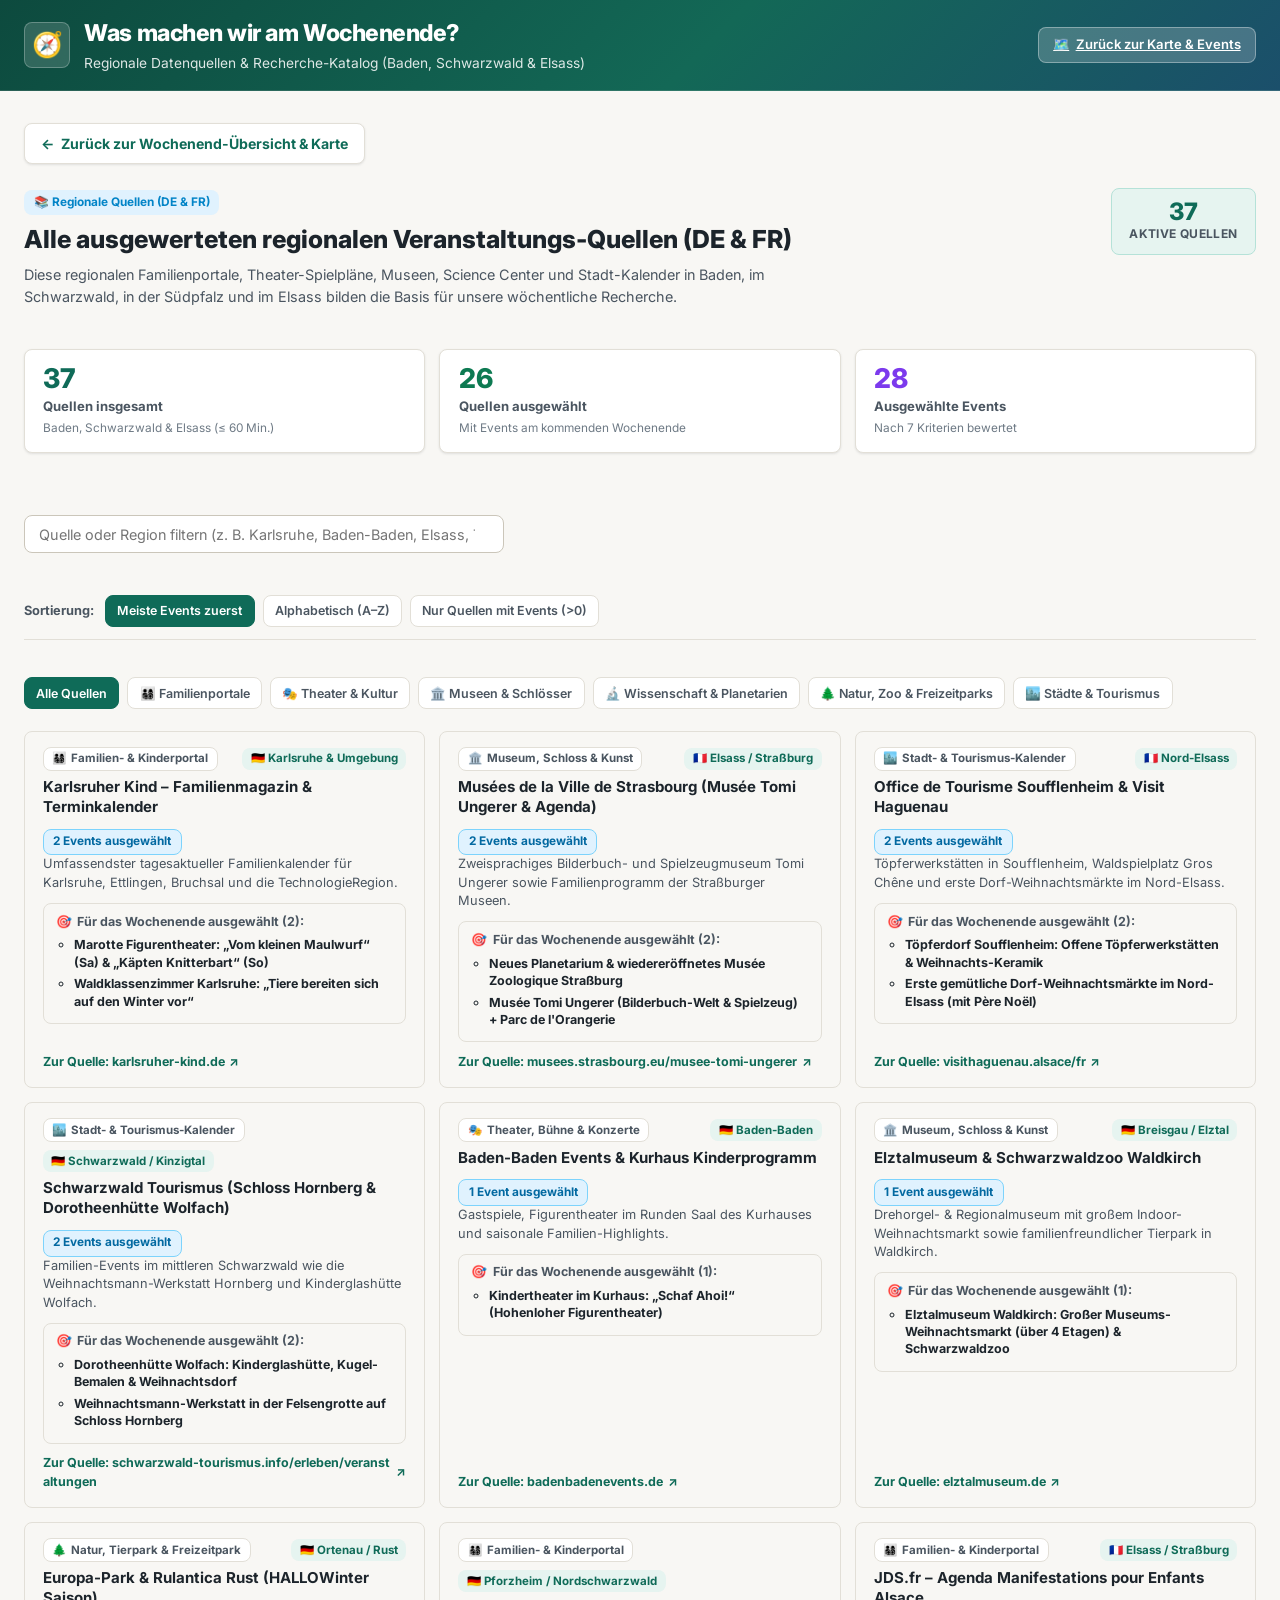
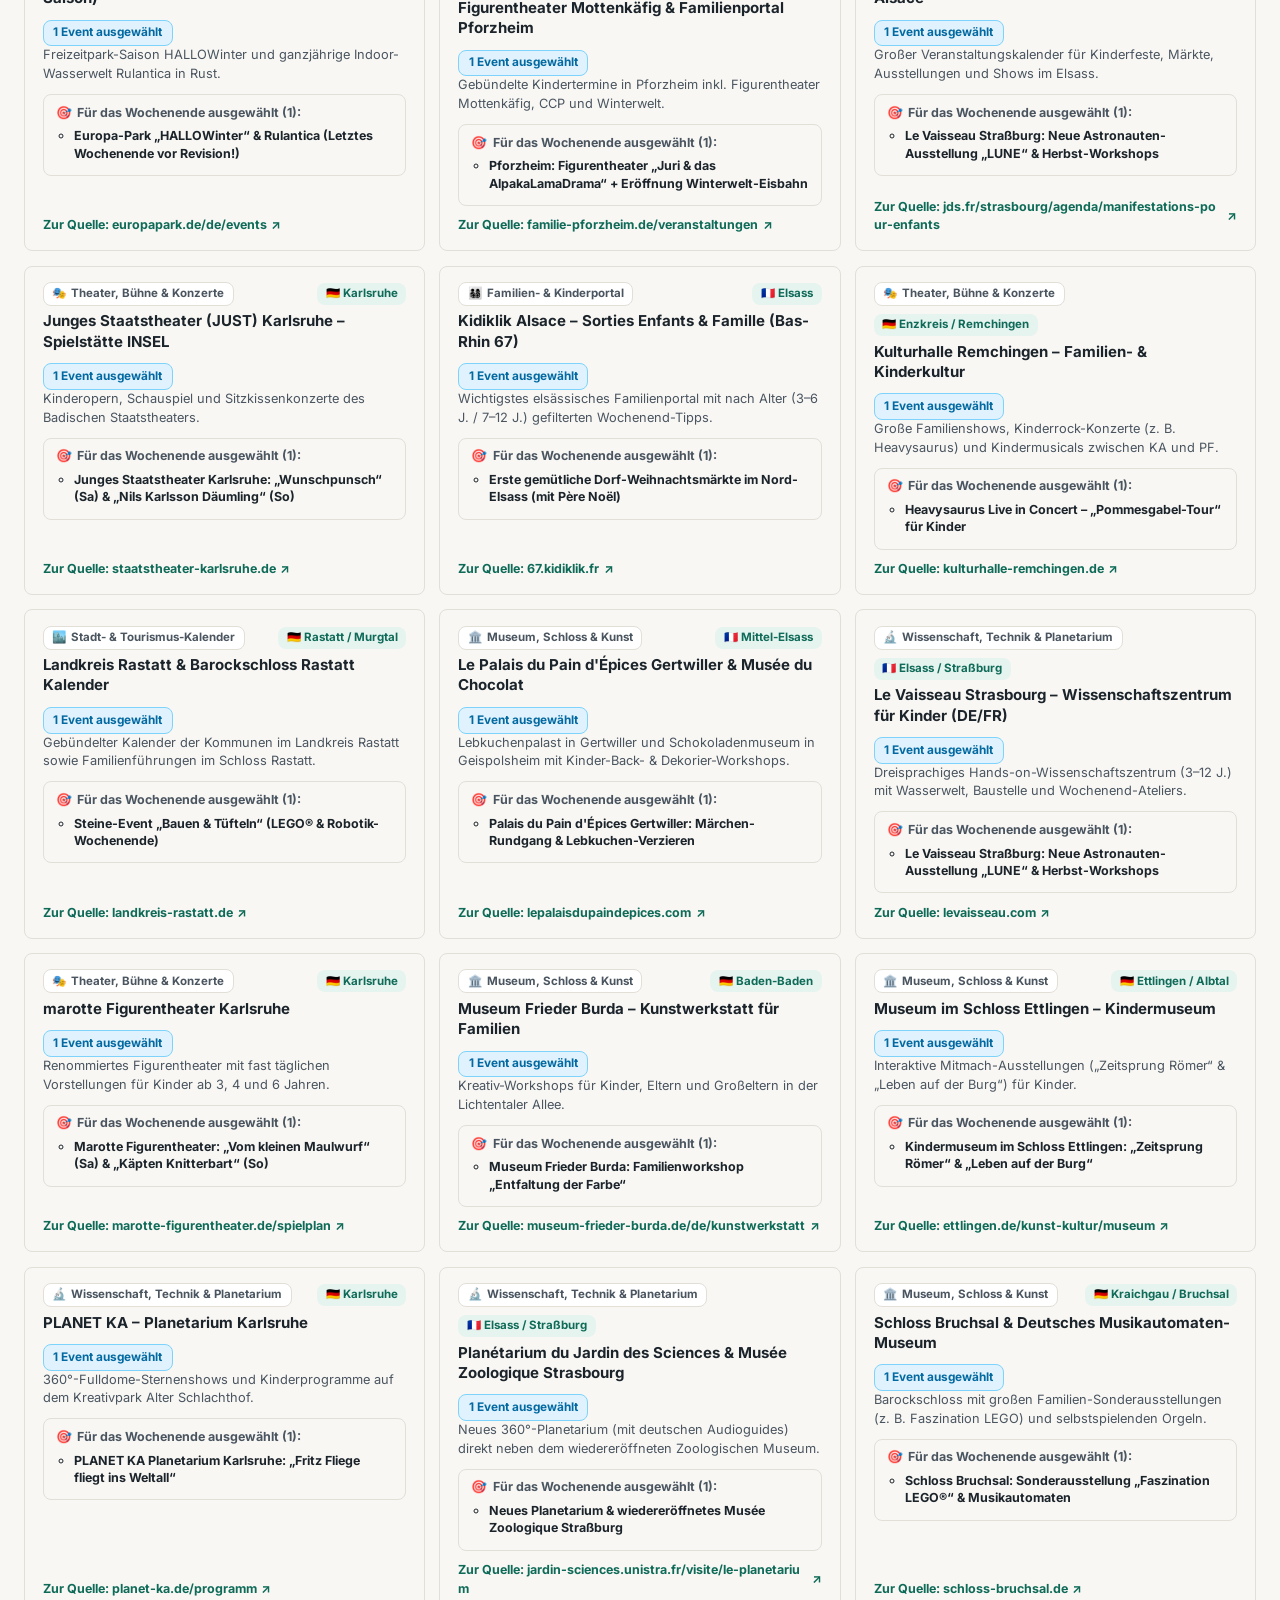
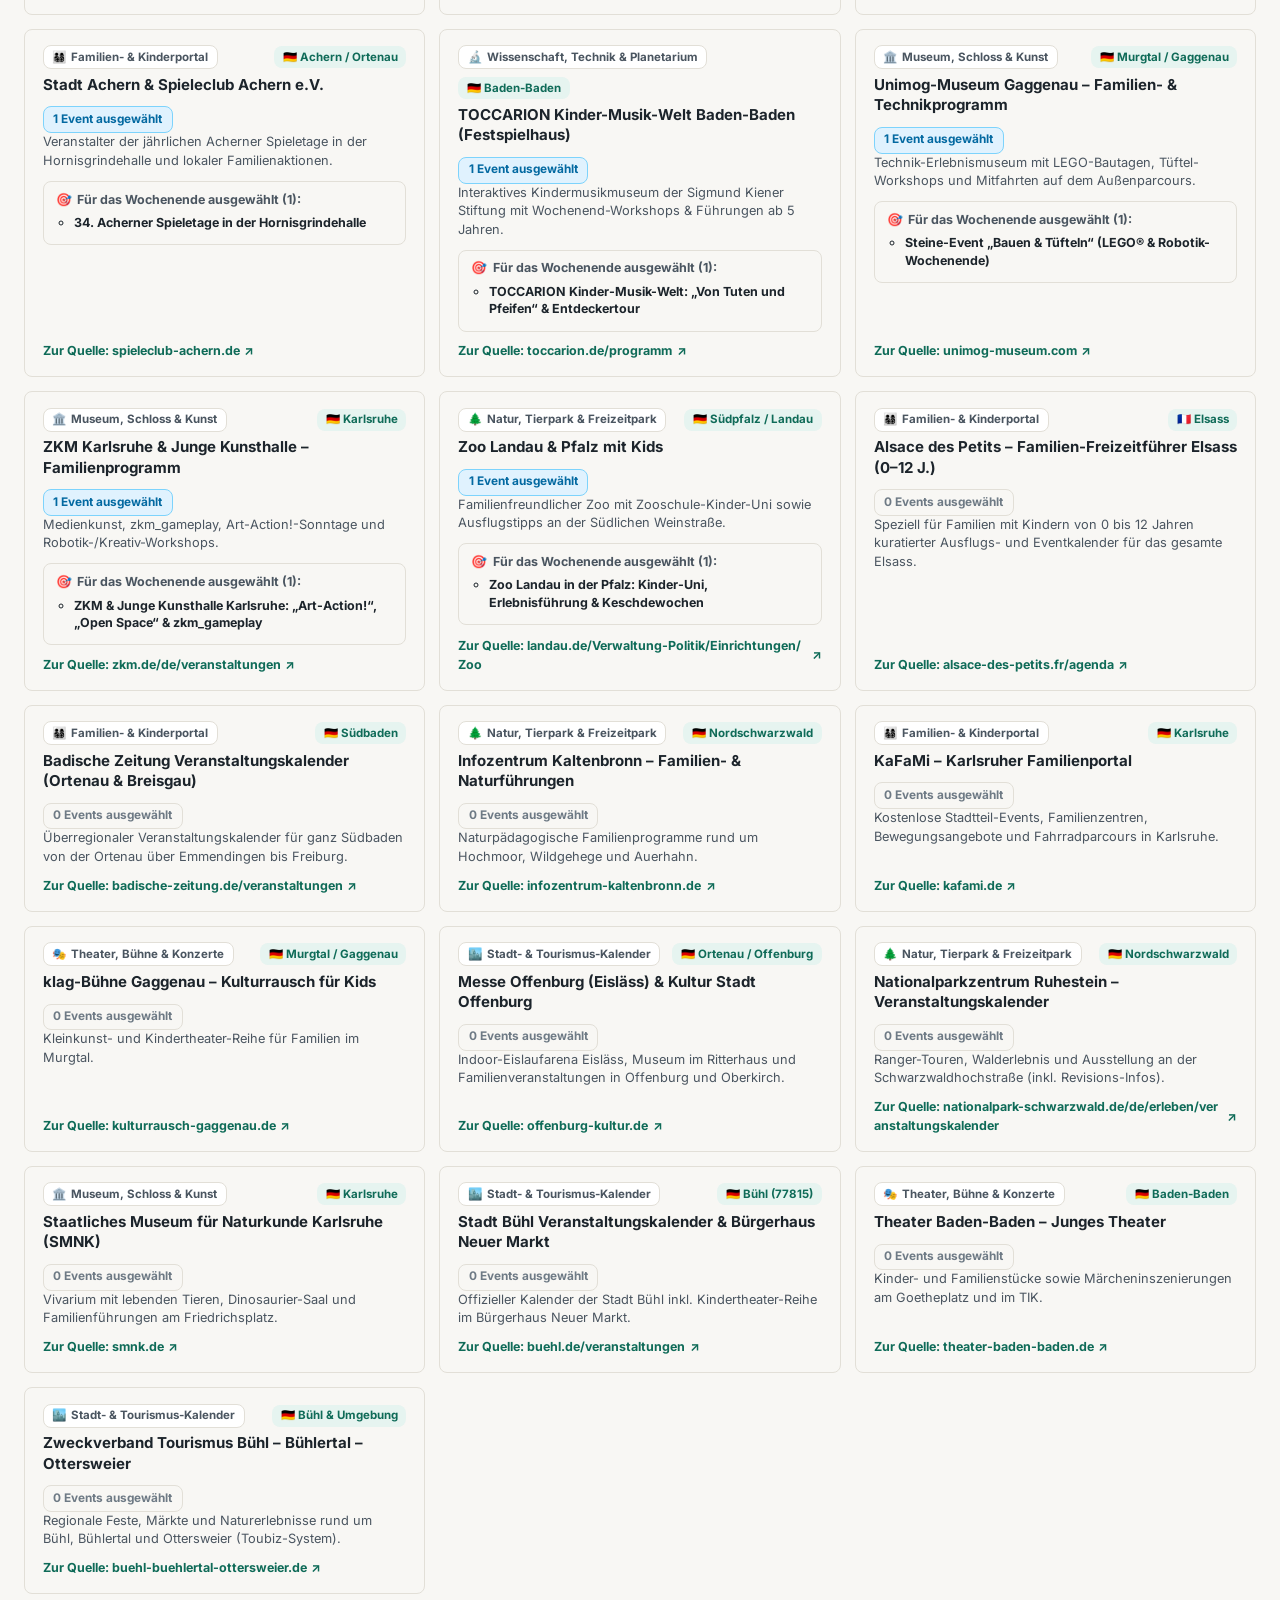
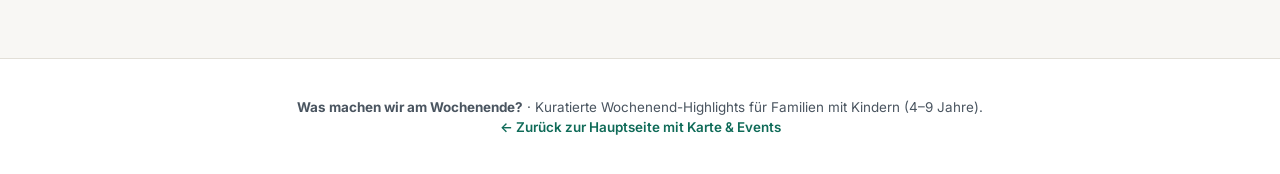
==== sources.html @ 27b0ec9d "feat(ui): add responsive web interface, interactive map, and sources directory" ====
<!DOCTYPE html>
<html lang="de">
<head>
  <meta charset="utf-8">
  <meta name="viewport" content="width=device-width, initial-scale=1.0">
  <title>Regionale Datenquellen &amp; Portale | Was machen wir am Wochenende?</title>
  <meta name="description" content="Übersicht aller 37 regionalen Veranstaltungsportale, Theater-Spielpläne, Museen und Stadtkalender in Baden, im Schwarzwald und im Elsass (max. 60 Min. Fahrzeit).">

  <!-- Google Fonts: Inter -->
  <link rel="preconnect" href="https://fonts.googleapis.com">
  <link rel="preconnect" href="https://fonts.gstatic.com" crossorigin>
  <link href="https://fonts.googleapis.com/css2?family=Inter:wght@400;500;600;700;800&display=swap" rel="stylesheet">
  <!-- App Stylesheet -->
  <link rel="stylesheet" href="css/styles.css?v=20261109_14">
  <style>
    .subpage-main {
      flex: 1;
      max-width: 1400px;
      width: 100%;
      margin: 0 auto;
      padding: 2rem 1.5rem 4rem;
    }
    .subpage-nav-bar {
      margin-bottom: 1.5rem;
    }
    .btn-back-home {
      display: inline-flex;
      align-items: center;
      gap: 0.45rem;
      background: var(--bg-surface);
      color: var(--brand-primary);
      border: 1px solid var(--border-subtle);
      border-radius: var(--radius-sm);
      padding: 0.55rem 1rem;
      font-size: 0.88rem;
      font-weight: 700;
      text-decoration: none;
      box-shadow: var(--shadow-sm);
      transition: all 0.15s ease;
    }
    .btn-back-home:hover {
      background: var(--brand-primary-soft);
      border-color: var(--brand-primary);
    }
    .sources-search-box {
      margin-top: 1rem;
      margin-bottom: 1.25rem;
    }
    .sources-search-box input {
      width: 100%;
      max-width: 480px;
      padding: 0.6rem 0.9rem;
      border: 1px solid var(--border-strong);
      border-radius: var(--radius-sm);
      font-size: 0.9rem;
      font-family: inherit;
      background: var(--bg-surface);
      color: var(--text-primary);
    }
    .sources-search-box input:focus {
      outline: 2px solid var(--brand-primary);
      outline-offset: 1px;
    }
    .site-footer {
      background: var(--bg-surface);
      border-top: 1px solid var(--border-subtle);
      padding: 1.5rem;
      font-size: 0.84rem;
      color: var(--text-secondary);
      text-align: center;
    }
    .site-footer a {
      color: var(--brand-primary);
      text-decoration: none;
      font-weight: 600;
    }
    .site-footer a:hover {
      text-decoration: underline;
    }
  </style>
</head>
<body>
  <header class="site-header">
    <div class="header-inner">
      <div class="brand-group">
        <div class="brand-logo" aria-hidden="true">🧭</div>
        <div class="brand-titles">
          <h1>
            Was machen wir am Wochenende?
          </h1>
          <p class="brand-subtitle">
            Regionale Datenquellen &amp; Recherche-Katalog (Baden, Schwarzwald &amp; Elsass)
          </p>
        </div>
      </div>

      <div class="header-meta">
        <a href="index.html" class="btn-header-info">
          <span aria-hidden="true">🗺️</span>
          <span>Zurück zur Karte &amp; Events</span>
        </a>
      </div>
    </div>
  </header>

  <main class="subpage-main">
    <div class="subpage-nav-bar">
      <a href="index.html" class="btn-back-home">
        <span aria-hidden="true">←</span>
        <span>Zurück zur Wochenend-Übersicht &amp; Karte</span>
      </a>
    </div>

    <section class="sources-container" aria-labelledby="sources-page-title">
      <div class="sources-header">
        <div>
          <span class="badge badge-cat-museum">📚 Regionale Quellen (DE &amp; FR)</span>
          <h2 id="sources-page-title" class="sources-title">
            Alle ausgewerteten regionalen Veranstaltungs-Quellen (DE &amp; FR)
          </h2>
          <p class="sources-subtitle">
            Diese regionalen Familienportale, Theater-Spielpläne, Museen, Science Center und Stadt-Kalender in Baden, im Schwarzwald, in der Südpfalz und im Elsass bilden die Basis für unsere wöchentliche Recherche.
          </p>
        </div>
        <div class="sources-stats-box" id="sources-stats-box">
          <strong id="sources-count-display">37</strong>
          <span>Aktive Quellen</span>
        </div>
      </div>

      <!-- Sources Metrics Grid -->
      <div class="sources-stats-summary-grid">
        <div class="stat-metric-card">
          <span class="stat-metric-val" id="stat-total-sources">37</span>
          <span class="stat-metric-label">Quellen insgesamt</span>
          <span class="stat-metric-hint">Baden, Schwarzwald &amp; Elsass (&le; 60 Min.)</span>
        </div>
        <div class="stat-metric-card">
          <span class="stat-metric-val" id="stat-active-sources" style="color: var(--score-top);">25</span>
          <span class="stat-metric-label">Quellen ausgewählt</span>
          <span class="stat-metric-hint">Mit Events am kommenden Wochenende</span>
        </div>
        <div class="stat-metric-card">
          <span class="stat-metric-val" id="stat-total-events" style="color: var(--cat-theater);">28</span>
          <span class="stat-metric-label">Ausgewählte Events</span>
          <span class="stat-metric-hint">Nach 7 Kriterien bewertet</span>
        </div>
      </div>

      <div class="sources-search-box">
        <input
          type="search"
          id="sources-search-input"
          placeholder="Quelle oder Region filtern (z. B. Karlsruhe, Baden-Baden, Elsass, Theater)..."
          aria-label="Quelle oder Region suchen"
        >
      </div>

      <div class="sources-sort-bar" role="group" aria-label="Quellen sortieren">
        <span class="sources-sort-label">Sortierung:</span>
        <button type="button" class="chip-btn source-sort-btn" data-sort="perf" aria-pressed="true">
          Meiste Events zuerst
        </button>
        <button type="button" class="chip-btn source-sort-btn" data-sort="alpha" aria-pressed="false">
          Alphabetisch (A–Z)
        </button>
        <button type="button" class="chip-btn source-sort-btn" data-sort="has-events" aria-pressed="false">
          Nur Quellen mit Events (&gt;0)
        </button>
      </div>

      <div class="sources-filter-bar" role="group" aria-label="Quellen nach Kategorie filtern">
        <button type="button" class="chip-btn source-filter-btn" data-source-filter="all" aria-pressed="true">
          Alle Quellen
        </button>
        <button type="button" class="chip-btn source-filter-btn" data-source-filter="family_portal" aria-pressed="false">
          👨‍👩‍👧‍👦 Familienportale
        </button>
        <button type="button" class="chip-btn source-filter-btn" data-source-filter="theater" aria-pressed="false">
          🎭 Theater &amp; Kultur
        </button>
        <button type="button" class="chip-btn source-filter-btn" data-source-filter="museum" aria-pressed="false">
          🏛️ Museen &amp; Schlösser
        </button>
        <button type="button" class="chip-btn source-filter-btn" data-source-filter="science_center" aria-pressed="false">
          🔬 Wissenschaft &amp; Planetarien
        </button>
        <button type="button" class="chip-btn source-filter-btn" data-source-filter="nature_center" aria-pressed="false">
          🌲 Natur, Zoo &amp; Freizeitparks
        </button>
        <button type="button" class="chip-btn source-filter-btn" data-source-filter="municipal_calendar" aria-pressed="false">
          🏙️ Städte &amp; Tourismus
        </button>
      </div>

      <ul id="sources-directory-grid" class="sources-directory-grid"></ul>
    </section>
  </main>

  <footer class="site-footer">
    <p>
      <strong>Was machen wir am Wochenende?</strong> · Kuratierte Wochenend-Highlights für Familien mit Kindern (4–9 Jahre).
      <br>
      <a href="index.html">← Zurück zur Hauptseite mit Karte &amp; Events</a>
    </p>
  </footer>

  <script src="js/sources.js?v=20261109_2" defer></script>
</body>
</html>
---- css/styles.css ----
/* ==========================================================================
   Wochenend-Kompass Familien-Radar (Bühl 77815 + 75 Min. Umkreis)
   Modern CSS Architecture following Modern Web Guidance
   ========================================================================== */

:root {
  --bg-page: #f8f7f4;
  --bg-surface: #ffffff;
  --bg-surface-muted: #f1efe9;
  --bg-surface-elevated: #ffffff;
  --text-primary: #1c242b;
  --text-secondary: #4a5560;
  --text-muted: #6e7a85;
  --border-subtle: #e2dfd7;
  --border-strong: #cbc6ba;

  /* Brand & Accent Colors */
  --brand-primary: #0f6b58;
  --brand-primary-hover: #0a5243;
  --brand-primary-soft: #e6f4f0;
  --brand-accent: #e06d2b;
  --brand-accent-soft: #fdf0e7;

  /* Category Colors */
  --cat-theater: #7c3aed;
  --cat-theater-soft: #f3e8ff;
  --cat-museum: #0284c7;
  --cat-museum-soft: #e0f2fe;
  --cat-nature: #15803d;
  --cat-nature-soft: #dcfce7;
  --cat-market: #d97706;
  --cat-market-soft: #fef3c7;
  --cat-creative: #db2777;
  --cat-creative-soft: #fce7f3;
  --cat-action: #dc2626;
  --cat-action-soft: #fee2e2;

  /* Score Colors */
  --score-top: #0d7a52;
  --score-good: #2563eb;
  --score-mid: #d97706;

  /* Shadows & Unified Radius */
  --shadow-sm: 0 1px 3px rgba(28, 36, 43, 0.07), 0 1px 2px rgba(28, 36, 43, 0.04);
  --shadow-md: 0 6px 16px -4px rgba(28, 36, 43, 0.1), 0 2px 6px -1px rgba(28, 36, 43, 0.05);
  --shadow-lg: 0 16px 36px -6px rgba(28, 36, 43, 0.16), 0 4px 12px -2px rgba(28, 36, 43, 0.08);
  --radius-ui: 8px;
  --radius-sm: var(--radius-ui);
  --radius-md: var(--radius-ui);
  --radius-lg: var(--radius-ui);
  --radius-pill: var(--radius-ui);

  --font-sans: 'Inter', -apple-system, BlinkMacSystemFont, 'Segoe UI', Roboto, sans-serif;

  /* Layout Dimensions */
  --filter-bar-height: 240px;
}

*,
*::before,
*::after {
  box-sizing: border-box;
}

html {
  font-family: var(--font-sans);
  color: var(--text-primary);
  background-color: var(--bg-page);
  line-height: 1.5;
  -webkit-font-smoothing: antialiased;
}

body {
  margin: 0;
  min-height: 100dvh;
  display: flex;
  flex-direction: column;
}

/* ==========================================================================
   Header & Hero Status Bar
   ========================================================================== */
.site-header {
  background: linear-gradient(135deg, #0d4a3e 0%, #136856 55%, #1b4f6b 100%);
  color: #ffffff;
  padding: 1rem 1.5rem;
  border-bottom: 1px solid rgba(255, 255, 255, 0.12);
}

.header-inner {
  max-width: 1640px;
  margin: 0 auto;
  display: flex;
  flex-wrap: wrap;
  align-items: center;
  justify-content: space-between;
  gap: 1rem;
}

.brand-group {
  display: flex;
  align-items: center;
  gap: 0.9rem;
}

.brand-logo {
  width: 46px;
  height: 46px;
  border-radius: var(--radius-ui);
  background: rgba(255, 255, 255, 0.15);
  backdrop-filter: blur(6px);
  display: grid;
  place-items: center;
  font-size: 1.55rem;
  border: 1px solid rgba(255, 255, 255, 0.25);
  flex-shrink: 0;
}

.brand-titles h1 {
  margin: 0;
  font-size: clamp(1.15rem, 2vw, 1.45rem);
  font-weight: 800;
  letter-spacing: -0.02em;
  display: flex;
  align-items: center;
  gap: 0.55rem;
  flex-wrap: wrap;
}

.weekend-badge {
  background: #f59e0b;
  color: #1c1917;
  font-size: 0.78rem;
  font-weight: 700;
  padding: 0.18rem 0.65rem;
  border-radius: var(--radius-pill);
  letter-spacing: 0.01em;
}

.brand-subtitle {
  margin: 0.15rem 0 0;
  font-size: 0.86rem;
  color: rgba(255, 255, 255, 0.86);
}

.header-meta {
  display: flex;
  align-items: center;
  gap: 0.65rem;
  flex-wrap: wrap;
}

.meta-pill {
  background: rgba(255, 255, 255, 0.12);
  border: 1px solid rgba(255, 255, 255, 0.2);
  color: #ffffff;
  padding: 0.4rem 0.8rem;
  border-radius: var(--radius-pill);
  font-size: 0.8rem;
  font-weight: 500;
  display: inline-flex;
  align-items: center;
  gap: 0.4rem;
}

.btn-header-info {
  background: rgba(255, 255, 255, 0.2);
  color: #ffffff;
  border: 1px solid rgba(255, 255, 255, 0.35);
  padding: 0.45rem 0.9rem;
  border-radius: var(--radius-pill);
  font-size: 0.82rem;
  font-weight: 600;
  cursor: pointer;
  display: inline-flex;
  align-items: center;
  gap: 0.4rem;
  transition: background-color 0.15s ease, transform 0.15s ease;
}

.btn-header-info:hover {
  background: rgba(255, 255, 255, 0.3);
}

/* ==========================================================================
   Search & Filter Bar (<search> Landmark)
   ========================================================================== */
.filter-section {
  background: var(--bg-surface);
  border-bottom: 1px solid var(--border-subtle);
  padding: 0.4rem 1.5rem;
  position: sticky;
  top: 0;
  z-index: 900;
  box-shadow: var(--shadow-sm);
}

.filter-container {
  max-width: 1640px;
  margin: 0 auto;
}

.filter-single-row {
  display: flex;
  align-items: center;
  flex-wrap: wrap;
  gap: 0.5rem;
}

.filter-divider {
  width: 1px;
  height: 18px;
  background: var(--border-subtle);
  margin: 0 0.15rem;
}

.filter-row-primary {
  display: flex;
  flex-wrap: wrap;
  align-items: center;
  gap: 0.65rem;
}

.search-input-wrap {
  position: relative;
  flex: 1 1 230px;
  min-width: 200px;
}

.search-input-wrap svg {
  position: absolute;
  left: 0.75rem;
  top: 50%;
  transform: translateY(-50%);
  width: 16px;
  height: 16px;
  color: var(--text-muted);
  pointer-events: none;
}

.search-input {
  width: 100%;
  padding: 0.52rem 0.75rem 0.52rem 2.25rem;
  border: 1px solid var(--border-strong);
  border-radius: var(--radius-sm);
  font-size: 0.88rem;
  font-family: inherit;
  background: var(--bg-page);
  color: var(--text-primary);
}

.search-input:focus {
  outline: 2px solid var(--brand-primary);
  outline-offset: 1px;
  background: var(--bg-surface);
}

.filter-select-group {
  display: flex;
  flex-wrap: wrap;
  align-items: center;
  gap: 0.5rem;
}

.filter-control {
  display: inline-flex;
  align-items: center;
  height: 32px;
  box-sizing: border-box;
  background: var(--bg-surface);
  border: 1px solid var(--border-subtle);
  border-radius: var(--radius-pill);
  padding: 0 0.7rem;
  transition: border-color 0.15s ease;
}

.filter-control:hover,
.filter-control:focus-within {
  border-color: var(--brand-primary);
}

.filter-control label {
  font-size: 0.78rem;
  font-weight: 600;
  color: var(--text-secondary);
  white-space: nowrap;
}

.filter-control select {
  border: none;
  background: transparent;
  font-family: inherit;
  font-size: 0.78rem;
  font-weight: 600;
  color: var(--text-primary);
  height: 100%;
  padding: 0;
  margin: 0;
  cursor: pointer;
}

.filter-control select:focus {
  outline: none;
}

.filter-control-slider {
  display: inline-flex;
  align-items: center;
  gap: 0.45rem;
  height: 32px;
  box-sizing: border-box;
  background: var(--bg-surface);
  border: 1px solid var(--border-subtle);
  border-radius: var(--radius-pill);
  padding: 0 0.7rem;
  transition: border-color 0.15s ease;
}

.filter-control-slider:hover,
.filter-control-slider:focus-within {
  border-color: var(--brand-primary);
}

.filter-control-slider input[type="range"] {
  width: 95px;
  height: 14px;
  cursor: pointer;
  accent-color: var(--brand-primary);
  vertical-align: middle;
  margin: 0;
}

.slider-icon {
  font-size: 0.88rem;
  line-height: 1;
}

.slider-val {
  font-size: 0.78rem;
  font-weight: 600;
  color: var(--text-primary);
  min-width: 76px;
  white-space: nowrap;
  line-height: 1;
}

/* Quick Preset Chips & Category Pills */
.filter-row-chips {
  display: flex;
  align-items: center;
  justify-content: space-between;
  gap: 0.75rem;
  flex-wrap: wrap;
}

.chip-scroll {
  display: inline-flex;
  align-items: center;
  gap: 0.4rem;
  flex-wrap: wrap;
}

.chip-btn {
  border: 1px solid var(--border-subtle);
  background: var(--bg-surface);
  color: var(--text-secondary);
  height: 32px;
  box-sizing: border-box;
  padding: 0 0.7rem;
  border-radius: var(--radius-pill);
  font-size: 0.78rem;
  font-weight: 600;
  font-family: inherit;
  cursor: pointer;
  display: inline-flex;
  align-items: center;
  gap: 0.3rem;
  white-space: nowrap;
  transition: all 0.15s ease;
}

.chip-btn:hover {
  border-color: var(--brand-primary);
  color: var(--brand-primary);
  background: var(--brand-primary-soft);
}

.chip-btn[aria-pressed="true"] {
  background: var(--brand-primary);
  color: #ffffff;
  border-color: var(--brand-primary);
}

.btn-reset-filters {
  border: 1px solid #ea580c;
  background: #ea580c;
  color: #ffffff;
  font-size: 0.78rem;
  font-weight: 600;
  font-family: inherit;
  cursor: pointer;
  padding: 0 0.8rem;
  height: 32px;
  box-sizing: border-box;
  display: inline-flex;
  align-items: center;
  gap: 0.32rem;
  border-radius: var(--radius-pill);
  white-space: nowrap;
  transition: all 0.15s ease;
  box-shadow: 0 1px 2px rgba(234, 88, 12, 0.25);
}

.btn-reset-filters:hover {
  background: #c2410c;
  border-color: #9a3412;
  box-shadow: 0 2px 6px rgba(234, 88, 12, 0.35);
  transform: translateY(-1px);
}

.btn-reset-filters:active {
  background: #9a3412;
  transform: translateY(0);
}

.btn-reset-filters:focus-visible {
  outline: 2px solid #ea580c;
  outline-offset: 2px;
}

/* ==========================================================================
   Main Split Workspace (Map + Event Feed)
   ========================================================================== */
.workspace-main {
  flex: 1;
  max-width: 1640px;
  width: 100%;
  margin: 0 auto;
  display: grid;
  grid-template-columns: minmax(420px, 50%) minmax(420px, 50%);
  min-height: calc(100dvh - var(--filter-bar-height));
}

/* Map Column */
.map-panel {
  position: sticky;
  top: var(--filter-bar-height);
  height: calc(100dvh - var(--filter-bar-height));
  border-right: 1px solid var(--border-subtle);
  display: flex;
  flex-direction: column;
  background: #e5e3df;
  z-index: 100;
  overflow: hidden;
}

/* Map Header Toolbar (Clean, dedicated control bar above map) */
.map-toolbar {
  background: var(--bg-surface);
  border-bottom: 1px solid var(--border-subtle);
  padding: 0.45rem 0.85rem;
  display: flex;
  align-items: center;
  justify-content: flex-end;
  gap: 0.5rem;
  flex-wrap: wrap;
  z-index: 10;
  box-shadow: 0 1px 3px rgba(0, 0, 0, 0.04);
}

.map-toolbar-home {
  font-size: 0.8rem;
  color: var(--text-secondary);
}

.map-toolbar-home strong {
  color: var(--text-primary);
}

.map-toolbar-buttons {
  display: flex;
  align-items: center;
  gap: 0.45rem;
  flex-wrap: wrap;
}

.map-control-btn {
  border: 1px solid var(--border-strong);
  background: var(--bg-page);
  color: var(--text-primary);
  border-radius: var(--radius-ui);
  padding: 0.28rem 0.6rem;
  font-size: 0.77rem;
  font-weight: 600;
  cursor: pointer;
  transition: all 0.15s ease;
}

.map-control-btn:hover {
  background: var(--brand-primary-soft);
  border-color: var(--brand-primary);
  color: var(--brand-primary);
}

.map-control-btn[aria-pressed="true"] {
  background: var(--brand-primary);
  color: #ffffff;
  border-color: var(--brand-primary);
}

.map-canvas {
  flex: 1;
  width: 100%;
  height: 100%;
  min-height: 250px;
  z-index: 1;
}

.leaflet-control-zoom {
  display: none !important;
}

.map-legend-top {
  background: var(--bg-surface);
  border-bottom: 1px solid var(--border-subtle);
  padding: 0.42rem 0.85rem;
  display: flex;
  flex-wrap: wrap;
  align-items: center;
  gap: 0.35rem 0.85rem;
  font-size: 0.74rem;
  z-index: 10;
  box-shadow: 0 1px 2px rgba(0, 0, 0, 0.03);
}

.legend-item {
  display: inline-flex;
  align-items: center;
  gap: 0.35rem;
  font-weight: 600;
  color: var(--text-secondary);
}

.legend-dot {
  width: 10px;
  height: 10px;
  border-radius: 50%;
  display: inline-block;
  flex-shrink: 0;
}
}

/* Custom Map Markers */
.custom-event-marker {
  background: transparent;
  border: none;
}

.marker-pin-wrap {
  position: relative;
  display: flex;
  flex-direction: column;
  align-items: center;
  transition: transform 0.18s cubic-bezier(0.22, 1, 0.36, 1);
  cursor: pointer;
}

.marker-pin-wrap:hover,
.marker-pin-wrap.is-highlighted {
  transform: scale(1.18) translateY(-4px);
  z-index: 1000 !important;
}

.marker-bubble {
  display: inline-flex;
  align-items: center;
  gap: 5px;
  padding: 3px 6px 3px 8px;
  border-radius: var(--radius-ui);
  background: var(--marker-color, #0f6b58);
  color: #ffffff;
  font-weight: 700;
  box-shadow: 0 4px 10px rgba(0, 0, 0, 0.28);
  border: 2px solid #ffffff;
  white-space: nowrap;
}

.marker-title {
  font-size: 11px;
  font-weight: 700;
  letter-spacing: 0.01em;
}

.marker-score {
  background: rgba(0, 0, 0, 0.28);
  padding: 1px 5px;
  border-radius: var(--radius-ui);
  font-size: 10.5px;
  font-weight: 800;
}

.marker-pointer {
  width: 0;
  height: 0;
  border-left: 6px solid transparent;
  border-right: 6px solid transparent;
  border-top: 7px solid var(--marker-color, #0f6b58);
  margin-top: -1px;
}


/* ==========================================================================
   Events Feed Panel (Right Column)
   ========================================================================== */
.feed-panel {
  padding: 1.25rem 1.5rem 3rem;
  display: flex;
  flex-direction: column;
  gap: 1.1rem;
}

.feed-status-bar {
  display: flex;
  align-items: baseline;
  justify-content: flex-start;
  flex-wrap: wrap;
  gap: 0.5rem;
  padding-bottom: 0.5rem;
  border-bottom: 1px solid var(--border-subtle);
}

.feed-count {
  font-size: 0.95rem;
  font-weight: 700;
  color: var(--text-primary);
  margin: 0;
}

.feed-divider-dot {
  color: var(--text-muted);
  font-size: 0.85rem;
}

.feed-subtitle {
  font-size: 0.8rem;
  color: var(--text-muted);
}

/* Event Grid */
.events-grid {
  display: flex;
  flex-direction: column;
  gap: 1rem;
  list-style: none;
  margin: 0;
  padding: 0;
}

.event-card {
  background: var(--bg-surface);
  border: 1px solid var(--border-subtle);
  border-radius: var(--radius-lg);
  padding: 1.15rem 1.25rem;
  box-shadow: var(--shadow-sm);
  transition: border-color 0.16s ease, box-shadow 0.16s ease, transform 0.16s ease;
  display: flex;
  flex-direction: column;
  gap: 0.85rem;
  position: relative;
}

.event-card:hover,
.event-card.is-active {
  border-color: var(--brand-primary);
  box-shadow: var(--shadow-md);
}

.card-top-row {
  display: flex;
  align-items: flex-start;
  justify-content: space-between;
  gap: 0.75rem;
}

.card-badges {
  display: flex;
  flex-wrap: wrap;
  align-items: center;
  gap: 0.4rem;
}

.badge {
  display: inline-flex;
  align-items: center;
  gap: 0.3rem;
  padding: 0.22rem 0.6rem;
  border-radius: var(--radius-pill);
  font-size: 0.74rem;
  font-weight: 700;
}

.badge-cat-theater { background: var(--cat-theater-soft); color: var(--cat-theater); }
.badge-cat-museum { background: var(--cat-museum-soft); color: var(--cat-museum); }
.badge-cat-nature { background: var(--cat-nature-soft); color: var(--cat-nature); }
.badge-cat-market { background: var(--cat-market-soft); color: var(--cat-market); }
.badge-cat-creative { background: var(--cat-creative-soft); color: var(--cat-creative); }
.badge-cat-action { background: var(--cat-action-soft); color: var(--cat-action); }

.badge-weather {
  background: var(--bg-surface-muted);
  color: var(--text-secondary);
}

.badge-country-fr {
  background: #eff6ff;
  color: #1d4ed8;
  border: 1px solid #bfdbfe;
}

.badge-drive {
  background: #f0fdf4;
  color: #166534;
  border: 1px solid #bbf7d0;
}

/* Family Score Box */
.family-score-box {
  display: flex;
  flex-direction: column;
  align-items: flex-end;
  flex-shrink: 0;
}

.score-pill {
  background: var(--score-top);
  color: #ffffff;
  font-weight: 800;
  font-size: 0.95rem;
  padding: 0.28rem 0.68rem;
  border-radius: var(--radius-md);
  display: inline-flex;
  align-items: baseline;
  gap: 2px;
  box-shadow: 0 2px 6px rgba(13, 122, 82, 0.25);
}

.score-pill small {
  font-size: 0.7rem;
  font-weight: 600;
  opacity: 0.85;
}

.score-label {
  font-size: 0.68rem;
  font-weight: 700;
  color: var(--text-muted);
  margin-top: 2px;
  text-transform: uppercase;
  letter-spacing: 0.03em;
}

.card-title {
  margin: 0;
  font-size: 1.14rem;
  font-weight: 800;
  color: var(--text-primary);
  line-height: 1.3;
}

.card-meta-grid {
  display: grid;
  grid-template-columns: repeat(auto-fit, minmax(175px, 1fr));
  gap: 0.45rem 0.85rem;
  font-size: 0.82rem;
  color: var(--text-secondary);
  background: var(--bg-page);
  padding: 0.65rem 0.85rem;
  border-radius: var(--radius-md);
}

.meta-item {
  display: flex;
  align-items: center;
  gap: 0.4rem;
}

.meta-item strong {
  color: var(--text-primary);
}

.card-summary {
  margin: 0;
  font-size: 0.88rem;
  color: var(--text-secondary);
  line-height: 1.55;
}

/* Mini Criteria Bars on Card */
.criteria-mini-grid {
  display: grid;
  grid-template-columns: repeat(4, 1fr);
  gap: 0.5rem;
  padding-top: 0.25rem;
}

.mini-crit {
  background: var(--bg-page);
  padding: 0.4rem 0.55rem;
  border-radius: var(--radius-sm);
  border: 1px solid var(--border-subtle);
}

.mini-crit-header {
  display: flex;
  justify-content: space-between;
  font-size: 0.7rem;
  font-weight: 700;
  color: var(--text-secondary);
  margin-bottom: 4px;
}

.mini-bar-track {
  height: 5px;
  background: #e2dfd7;
  border-radius: var(--radius-ui);
  overflow: hidden;
}

.mini-bar-fill {
  height: 100%;
  width: calc(var(--crit-score, 8) * 10%);
  background: var(--brand-primary);
  border-radius: var(--radius-ui);
}

.card-footer {
  display: flex;
  align-items: center;
  justify-content: space-between;
  gap: 0.75rem;
  flex-wrap: wrap;
  padding-top: 0.4rem;
  border-top: 1px solid var(--border-subtle);
}

.sources-preview {
  display: flex;
  align-items: center;
  gap: 0.35rem;
  flex-wrap: wrap;
  font-size: 0.75rem;
  color: var(--text-muted);
}

.source-tag {
  background: var(--bg-surface-muted);
  color: var(--text-secondary);
  padding: 0.14rem 0.48rem;
  border-radius: var(--radius-ui);
  font-weight: 600;
  text-decoration: none;
  font-size: 0.72rem;
  border: 1px solid var(--border-subtle);
}

.source-tag:hover {
  border-color: var(--brand-primary);
  color: var(--brand-primary);
}

.card-actions {
  display: flex;
  align-items: center;
  gap: 0.5rem;
}

.btn-secondary {
  border: 1px solid var(--border-strong);
  background: var(--bg-surface);
  color: var(--text-primary);
  padding: 0.42rem 0.75rem;
  border-radius: var(--radius-sm);
  font-size: 0.8rem;
  font-weight: 600;
  font-family: inherit;
  cursor: pointer;
  display: inline-flex;
  align-items: center;
  gap: 0.35rem;
}

.btn-secondary:hover {
  background: var(--bg-surface-muted);
}

.btn-primary {
  border: 1px solid var(--brand-primary);
  background: var(--brand-primary);
  color: #ffffff;
  padding: 0.44rem 0.9rem;
  border-radius: var(--radius-sm);
  font-size: 0.8rem;
  font-weight: 700;
  font-family: inherit;
  cursor: pointer;
  display: inline-flex;
  align-items: center;
  gap: 0.35rem;
}

.btn-primary:hover {
  background: var(--brand-primary-hover);
}

/* ==========================================================================
   Modal Dialogs (<dialog>) - Compliant with Modern Web Guidance
   ========================================================================== */
dialog {
  border: 1px solid var(--border-subtle);
  border-radius: var(--radius-lg);
  padding: 0;
  max-width: 780px;
  width: calc(100% - 2rem);
  max-height: 90dvh;
  background: var(--bg-surface);
  color: var(--text-primary);
  box-shadow: var(--shadow-lg);
}

/* MANDATORY per prevent-page-scroll-under-modal-dialog */
dialog:modal {
  overscroll-behavior: contain;
}

dialog::backdrop {
  overflow: hidden;
  overscroll-behavior: contain;
  background-color: rgba(15, 23, 30, 0.58);
  backdrop-filter: blur(3px);
}

.dialog-header {
  padding: 1.25rem 1.5rem;
  border-bottom: 1px solid var(--border-subtle);
  display: flex;
  align-items: flex-start;
  justify-content: space-between;
  gap: 1rem;
  position: sticky;
  top: 0;
  background: var(--bg-surface);
  z-index: 10;
}

.dialog-body {
  padding: 1.35rem 1.5rem 1.75rem;
  display: flex;
  flex-direction: column;
  gap: 1.25rem;
}

.btn-dialog-close {
  border: 1px solid var(--border-subtle);
  background: var(--bg-page);
  color: var(--text-primary);
  width: 32px;
  height: 32px;
  border-radius: var(--radius-ui);
  font-size: 1.1rem;
  cursor: pointer;
  display: grid;
  place-items: center;
  flex-shrink: 0;
}

.btn-dialog-close:hover {
  background: var(--bg-surface-muted);
}

/* Detailed 8-Criteria Family Evaluation Matrix in Dialog */
.evaluation-matrix {
  display: grid;
  grid-template-columns: repeat(auto-fit, minmax(310px, 1fr));
  gap: 0.85rem;
}

.eval-card {
  background: var(--bg-page);
  border: 1px solid var(--border-subtle);
  border-radius: var(--radius-md);
  padding: 0.85rem 1rem;
}

.eval-card-head {
  display: flex;
  justify-content: space-between;
  align-items: center;
  margin-bottom: 0.4rem;
}

.eval-card-title {
  font-weight: 700;
  font-size: 0.85rem;
  display: flex;
  align-items: center;
  gap: 0.4rem;
}

.eval-card-score {
  font-weight: 800;
  font-size: 0.82rem;
  color: var(--brand-primary);
  background: var(--brand-primary-soft);
  padding: 0.1rem 0.5rem;
  border-radius: var(--radius-pill);
}

.eval-card-text {
  margin: 0.35rem 0 0;
  font-size: 0.8rem;
  color: var(--text-secondary);
  line-height: 1.45;
}

.pros-cons-grid {
  display: grid;
  grid-template-columns: repeat(auto-fit, minmax(260px, 1fr));
  gap: 1rem;
}

.pro-box,
.con-box {
  padding: 0.9rem 1rem;
  border-radius: var(--radius-md);
  font-size: 0.84rem;
}

.pro-box {
  background: #f0fdf4;
  border: 1px solid #bbf7d0;
}

.con-box {
  background: #fffbeb;
  border: 1px solid #fde68a;
}

.pro-box h4,
.con-box h4 {
  margin: 0 0 0.45rem;
  font-size: 0.88rem;
}

.pro-box ul,
.con-box ul {
  margin: 0;
  padding-left: 1.2rem;
}

.pro-box li,
.con-box li {
  margin-bottom: 0.25rem;
}

/* Native <details> accordion styling */
details.info-accordion {
  border: 1px solid var(--border-subtle);
  border-radius: var(--radius-md);
  background: var(--bg-page);
  padding: 0.65rem 1rem;
}

details.info-accordion summary {
  font-weight: 700;
  font-size: 0.9rem;
  cursor: pointer;
}

details.info-accordion[open] summary {
  margin-bottom: 0.6rem;
}

/* Responsive Breakpoints */
@media (max-width: 1080px) {
  .filter-section {
    position: relative; /* On tablet & mobile, scroll naturally so it never obscures content below */
    top: auto;
  }

  .workspace-main {
    grid-template-columns: 1fr;
  }

  .map-panel {
    position: relative;
    top: 0 !important;
    height: 380px !important;
    border-right: none;
    border-bottom: 1px solid var(--border-subtle);
    border-radius: 0;
  }

  .criteria-mini-grid {
    grid-template-columns: repeat(2, 1fr);
  }
}

@media (max-width: 640px) {
  .site-header,
  .filter-section,
  .feed-panel {
    padding-left: 1rem;
    padding-right: 1rem;
  }

  .map-panel {
    height: 330px !important;
  }
}

/* ==========================================================================
   Sources Directory Section (#sources-section)
   ========================================================================== */
.sources-section {
  background: var(--bg-surface);
  border-top: 2px solid var(--border-subtle);
  padding: 2.5rem 1.5rem 3.5rem;
}

.sources-container {
  max-width: 1640px;
  margin: 0 auto;
  display: flex;
  flex-direction: column;
  gap: 1.35rem;
}

.sources-header {
  display: flex;
  align-items: flex-start;
  justify-content: space-between;
  gap: 1.5rem;
  flex-wrap: wrap;
}

.sources-title {
  margin: 0.4rem 0 0.35rem;
  font-size: clamp(1.25rem, 2.2vw, 1.55rem);
  font-weight: 800;
  color: var(--text-primary);
}

.sources-subtitle {
  margin: 0;
  font-size: 0.9rem;
  color: var(--text-secondary);
  max-width: 820px;
}

.sources-stats-box {
  background: var(--brand-primary-soft);
  border: 1px solid #b5e2d8;
  border-radius: var(--radius-md);
  padding: 0.65rem 1.1rem;
  display: flex;
  flex-direction: column;
  align-items: center;
  min-width: 120px;
}

.sources-stats-box strong {
  font-size: 1.5rem;
  font-weight: 800;
  color: var(--brand-primary);
  line-height: 1.1;
}

.sources-stats-box span {
  font-size: 0.75rem;
  font-weight: 700;
  color: var(--text-secondary);
  text-transform: uppercase;
  letter-spacing: 0.03em;
}

.sources-filter-bar {
  display: flex;
  flex-wrap: wrap;
  gap: 0.5rem;
}

.sources-directory-grid {
  list-style: none;
  margin: 0;
  padding: 0;
  display: grid;
  grid-template-columns: repeat(auto-fill, minmax(310px, 1fr));
  gap: 0.9rem;
}

.source-directory-card {
  background: var(--bg-page);
  border: 1px solid var(--border-subtle);
  border-radius: var(--radius-md);
  padding: 0.95rem 1.1rem;
  display: flex;
  flex-direction: column;
  justify-content: space-between;
  gap: 0.65rem;
  transition: border-color 0.15s ease, box-shadow 0.15s ease;
}

.source-directory-card:hover {
  border-color: var(--brand-primary);
  box-shadow: var(--shadow-sm);
}

.source-card-top {
  display: flex;
  align-items: center;
  justify-content: space-between;
  gap: 0.5rem;
  flex-wrap: wrap;
}

.source-type-pill {
  font-size: 0.72rem;
  font-weight: 700;
  background: var(--bg-surface);
  border: 1px solid var(--border-subtle);
  color: var(--text-secondary);
  padding: 0.15rem 0.55rem;
  border-radius: var(--radius-pill);
  display: inline-flex;
  align-items: center;
  gap: 0.3rem;
}

.source-region-pill {
  font-size: 0.72rem;
  font-weight: 700;
  color: var(--brand-primary);
  background: var(--brand-primary-soft);
  padding: 0.15rem 0.55rem;
  border-radius: var(--radius-pill);
}

.source-card-name {
  margin: 0.35rem 0 0.25rem;
  font-size: 0.94rem;
  font-weight: 700;
  color: var(--text-primary);
  line-height: 1.35;
}

.source-card-desc {
  margin: 0;
  font-size: 0.8rem;
  color: var(--text-secondary);
  line-height: 1.45;
}

.source-card-link {
  font-size: 0.78rem;
  font-weight: 700;
  color: var(--brand-primary);
  text-decoration: none;
  display: inline-flex;
  align-items: center;
  gap: 0.3rem;
  word-break: break-all;
}

.source-card-link:hover {
  text-decoration: underline;
}

/* ==========================================================================
   Source Performance & Quality Statistics
   ========================================================================== */
.sources-stats-summary-grid {
  display: grid;
  grid-template-columns: repeat(auto-fit, minmax(220px, 1fr));
  gap: 0.9rem;
  margin: 1.25rem 0 1.5rem;
}

.stat-metric-card {
  background: var(--bg-surface);
  border: 1px solid var(--border-subtle);
  border-radius: var(--radius-md);
  padding: 0.9rem 1.15rem;
  box-shadow: var(--shadow-sm);
  display: flex;
  flex-direction: column;
  gap: 0.2rem;
}

.stat-metric-val {
  font-size: 1.7rem;
  font-weight: 800;
  color: var(--brand-primary);
  line-height: 1.1;
}

.stat-metric-label {
  font-size: 0.82rem;
  font-weight: 700;
  color: var(--text-secondary);
}

.stat-metric-hint {
  font-size: 0.74rem;
  color: var(--text-muted);
}

.sources-sort-bar {
  display: flex;
  align-items: center;
  gap: 0.5rem;
  flex-wrap: wrap;
  margin-bottom: 1rem;
  padding-bottom: 0.75rem;
  border-bottom: 1px solid var(--border-subtle);
}

.sources-sort-label {
  font-size: 0.8rem;
  font-weight: 700;
  color: var(--text-secondary);
  margin-right: 0.2rem;
}

.source-perf-badge {
  display: inline-flex;
  align-items: center;
  gap: 0.35rem;
  font-size: 0.74rem;
  font-weight: 700;
  padding: 0.22rem 0.6rem;
  border-radius: var(--radius-pill);
  margin-top: 0.45rem;
}

.source-perf-badge.perf-high {
  background: #dcfce7;
  color: #14532d;
  border: 1px solid #86efac;
}

.source-perf-badge.perf-active {
  background: #e0f2fe;
  color: #0369a1;
  border: 1px solid #7dd3fc;
}

.source-perf-badge.perf-idle {
  background: var(--bg-page);
  color: var(--text-muted);
  border: 1px solid var(--border-subtle);
}

.source-selected-events {
  margin-top: 0.65rem;
  padding: 0.55rem 0.75rem;
  background: var(--bg-page);
  border: 1px solid var(--border-subtle);
  border-radius: var(--radius-sm);
  font-size: 0.78rem;
}

.source-selected-events-title {
  font-weight: 700;
  color: var(--text-secondary);
  margin-bottom: 0.3rem;
  display: flex;
  align-items: center;
  gap: 0.35rem;
}

.source-selected-events-list {
  margin: 0;
  padding-left: 1.15rem;
  color: var(--text-primary);
  line-height: 1.4;
}

.source-selected-events-list li {
  margin-bottom: 0.25rem;
}

/* ==========================================================================
   Site Footer
   ========================================================================== */
.site-footer {
  background: var(--bg-surface);
  border-top: 1px solid var(--border-subtle);
  padding: 1.5rem 1.5rem 2rem;
  font-size: 0.85rem;
  color: var(--text-secondary);
}

.footer-inner {
  max-width: 1640px;
  margin: 0 auto;
  display: flex;
  align-items: center;
  justify-content: space-between;
  gap: 1rem;
  flex-wrap: wrap;
}

.footer-links a {
  color: var(--brand-primary);
  font-weight: 700;
  text-decoration: none;
}

.footer-links a:hover {
  text-decoration: underline;
}
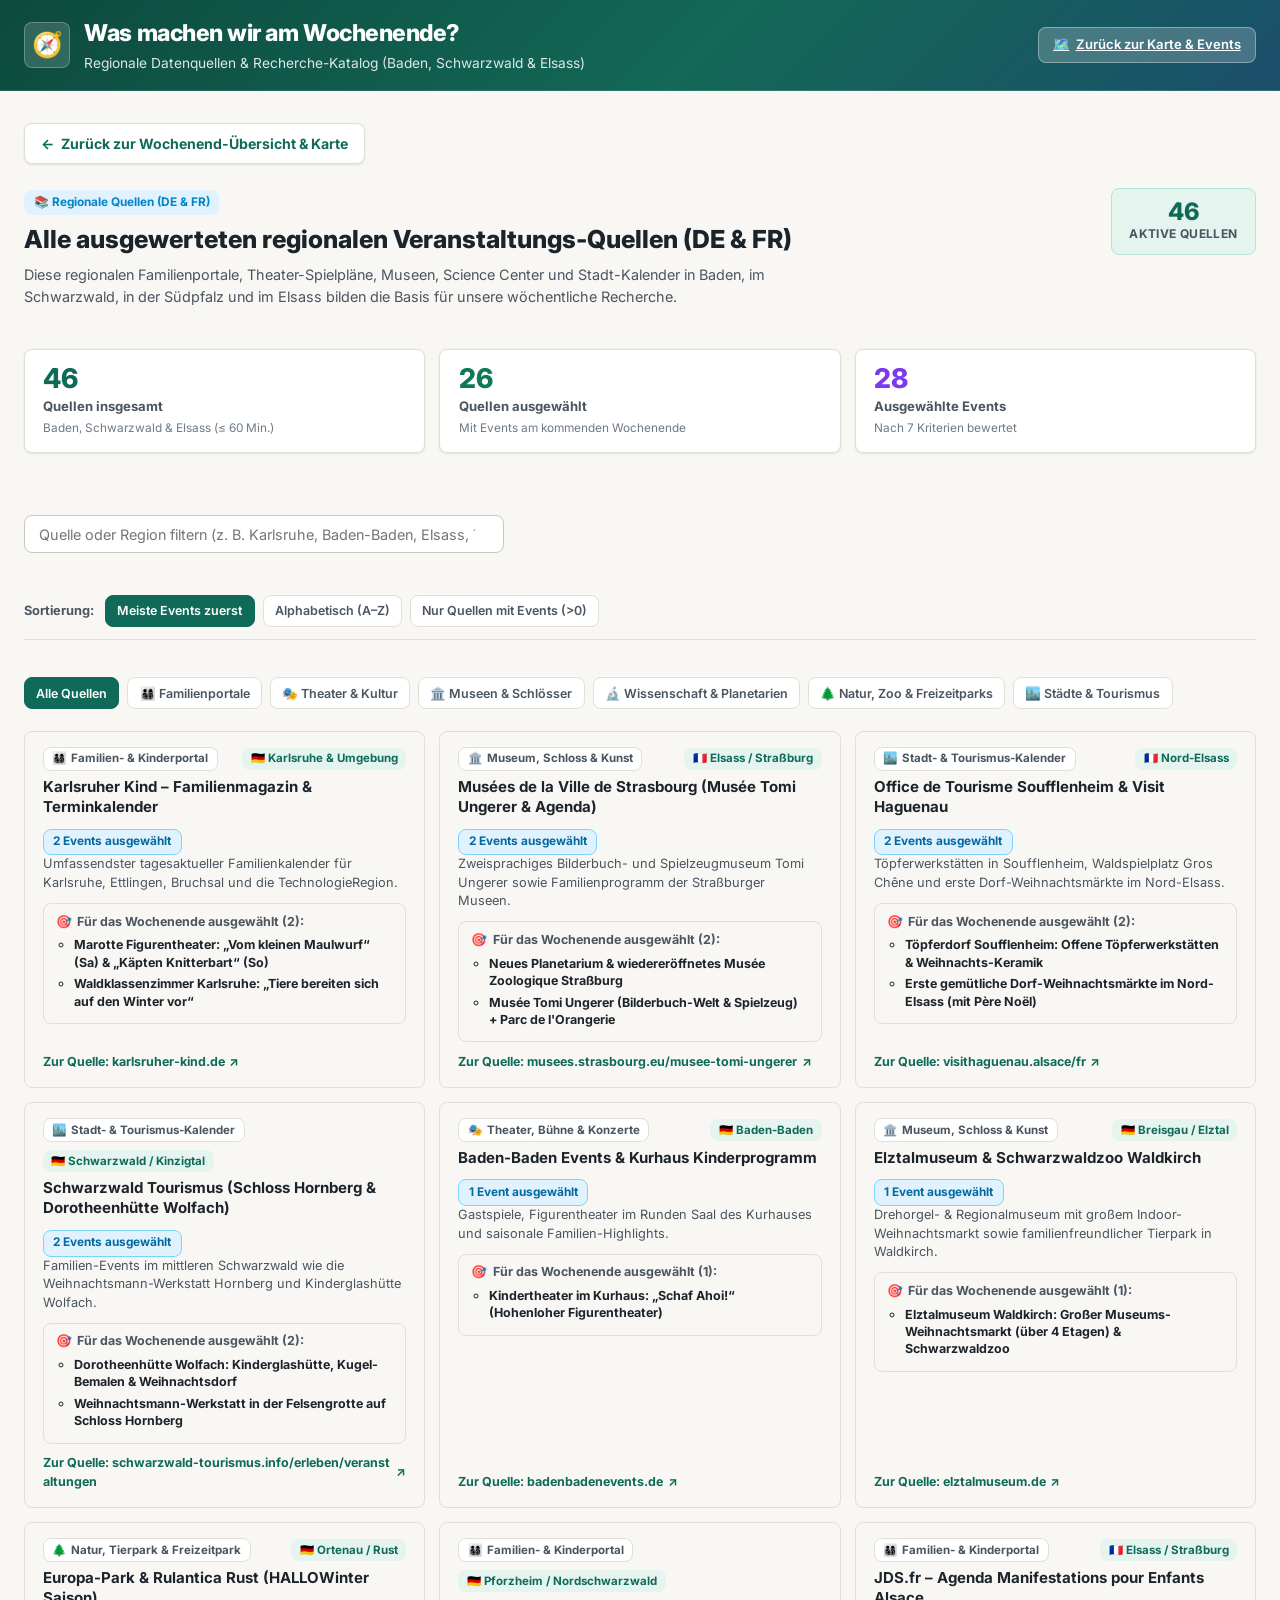
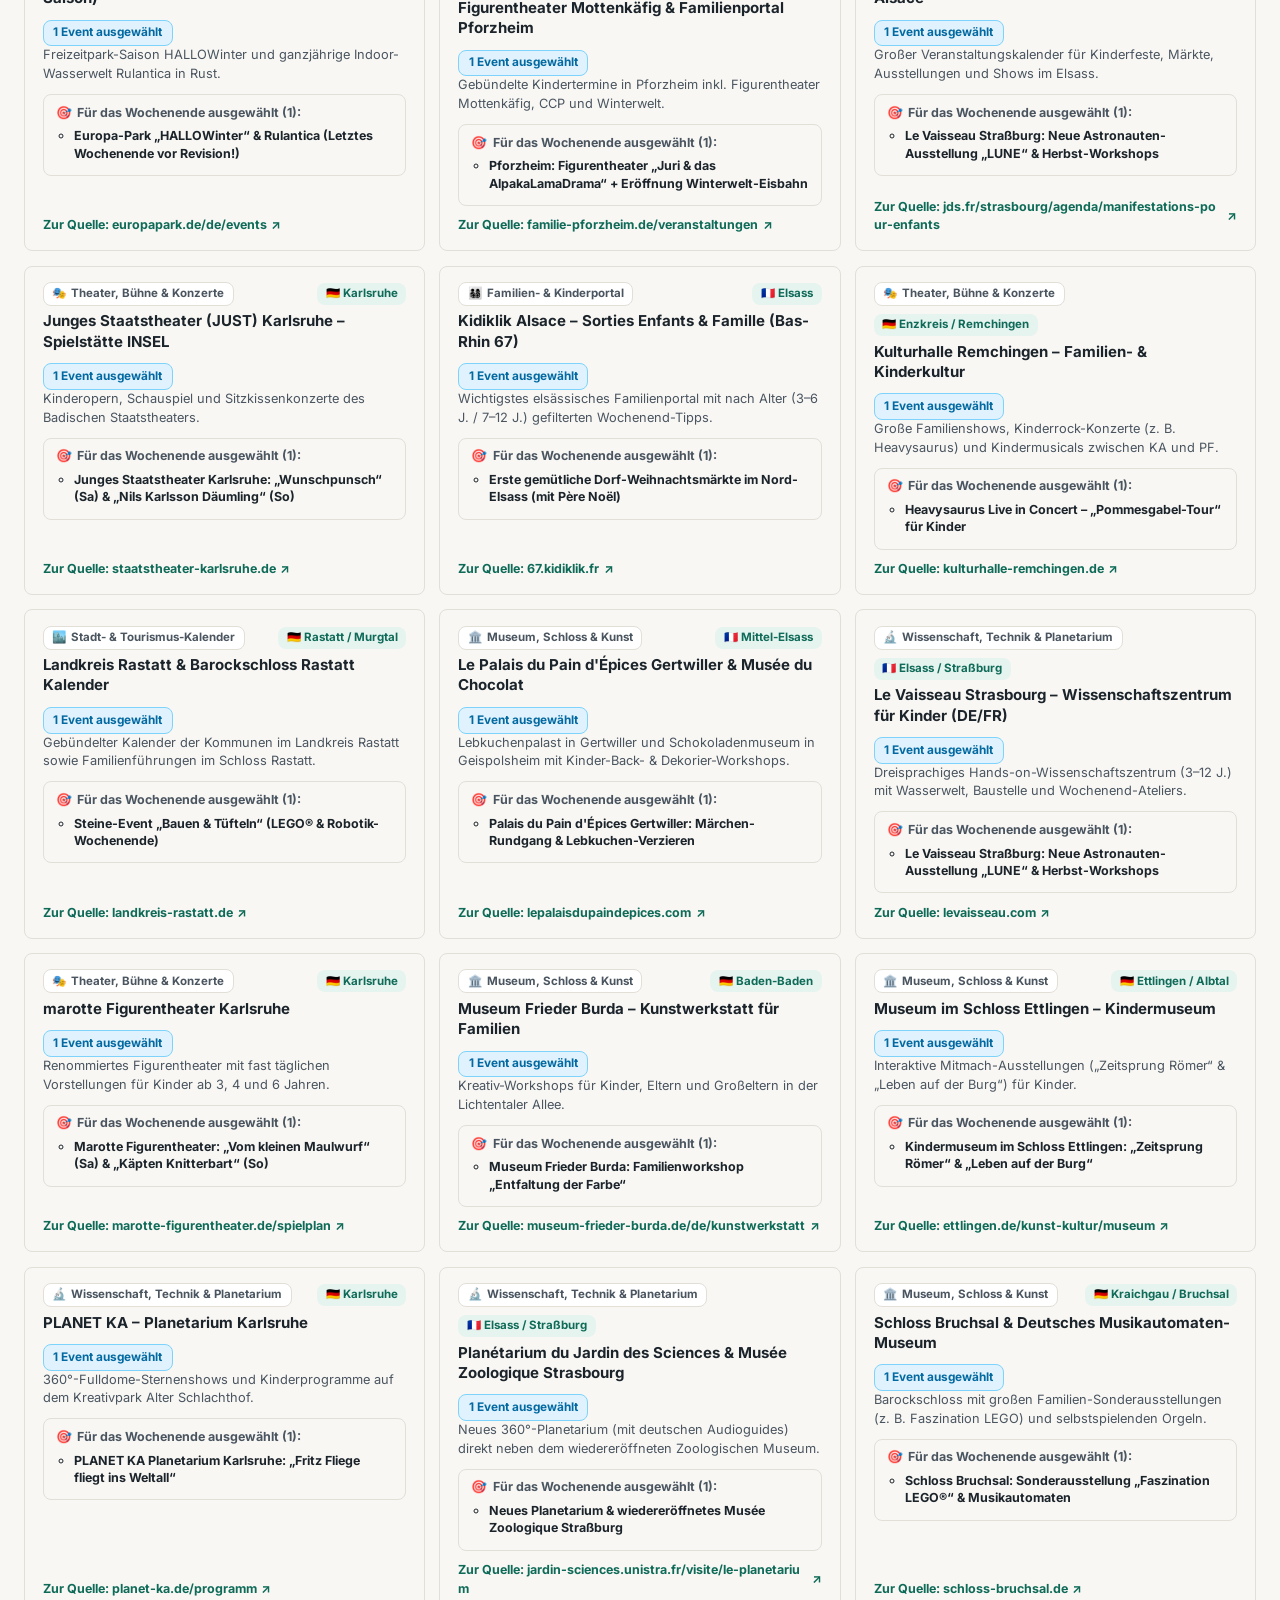
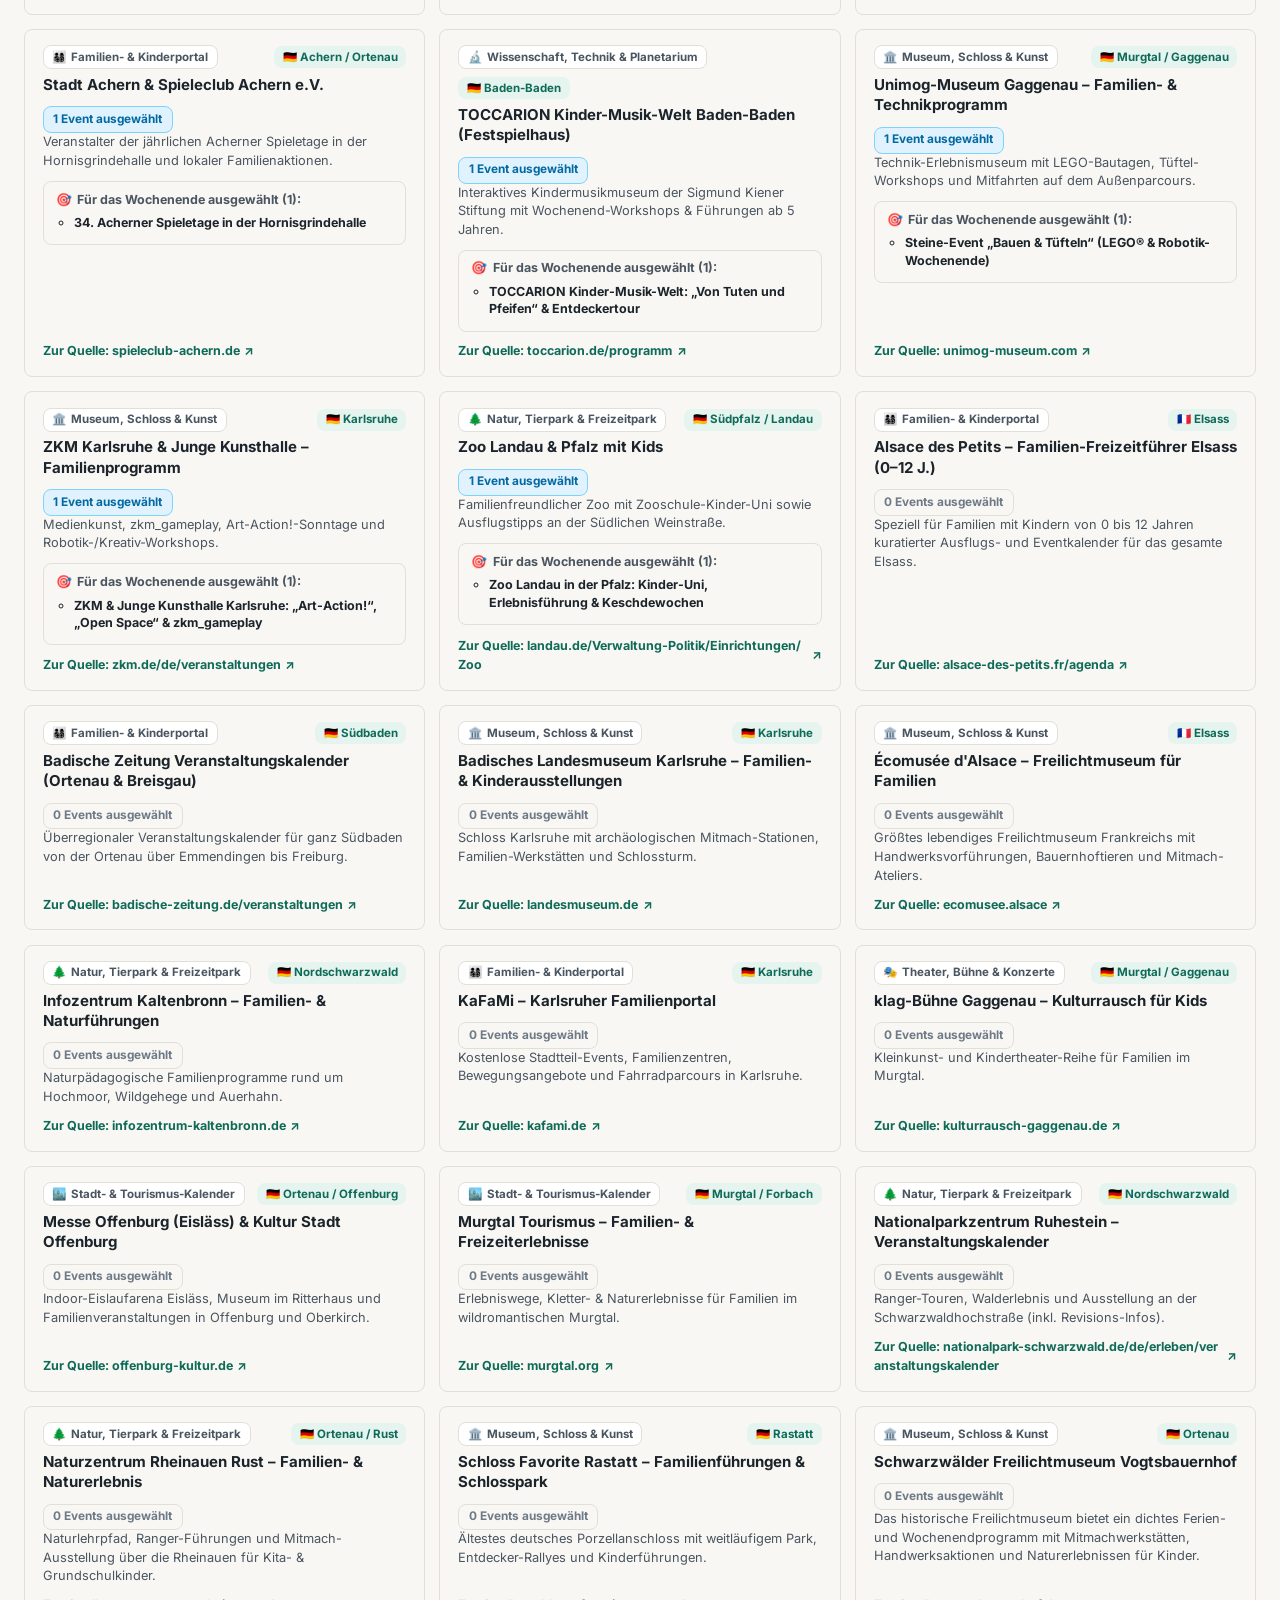
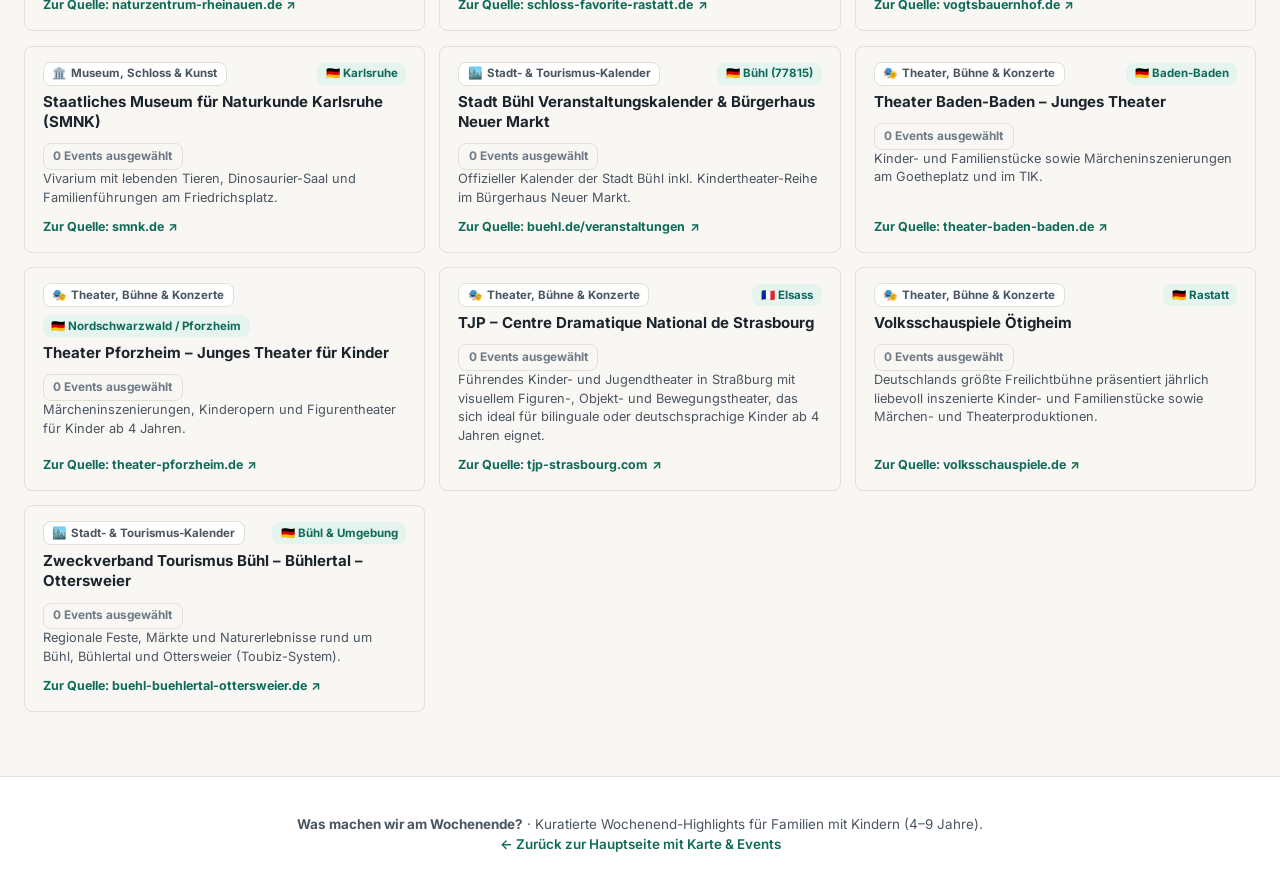
==== commit 38a7c6d9: "feat(ui): add accessible floating back to top button for mobile and desktop" ====
--- a/sources.html
+++ b/sources.html
@@ -11,7 +11,7 @@
   <link rel="preconnect" href="https://fonts.gstatic.com" crossorigin>
   <link href="https://fonts.googleapis.com/css2?family=Inter:wght@400;500;600;700;800&display=swap" rel="stylesheet">
   <!-- App Stylesheet -->
-  <link rel="stylesheet" href="css/styles.css?v=20261109_14">
+  <link rel="stylesheet" href="css/styles.css?v=20261112_01">
   <style>
     .subpage-main {
       flex: 1;
@@ -80,6 +80,9 @@
   </style>
 </head>
 <body>
+  <!-- Scroll sentinel for Back to Top detection per Modern Web Guidance -->
+  <div id="scroll-sentinel" class="scroll-sentinel" aria-hidden="true"></div>
+
   <header class="site-header">
     <div class="header-inner">
       <div class="brand-group">
@@ -205,6 +208,21 @@
     </p>
   </footer>
 
-  <script src="js/sources.js?v=20261109_2" defer></script>
+  <!-- Floating Back to Top Button per Modern Web Guidance: scroll-position-aware-elements -->
+  <button
+    type="button"
+    id="btn-back-to-top"
+    class="btn-back-to-top"
+    aria-label="Nach oben scrollen"
+    title="Nach oben scrollen"
+    tabindex="-1"
+  >
+    <svg class="icon-arrow-up" viewBox="0 0 24 24" width="20" height="20" aria-hidden="true" fill="none" stroke="currentColor" stroke-width="2.5" stroke-linecap="round" stroke-linejoin="round">
+      <path d="M12 19V5M5 12l7-7 7 7"/>
+    </svg>
+    <span class="btn-back-to-top-text">Nach oben</span>
+  </button>
+
+  <script src="js/sources.js?v=20261112_01" defer></script>
 </body>
 </html>
--- a/css/styles.css
+++ b/css/styles.css
@@ -1419,3 +1419,99 @@
 .footer-links a:hover {
   text-decoration: underline;
 }
+
+/* ==========================================================================
+   Back to Top ("Nach oben") Floating Button
+   Modern Web Guidance: scroll-position-aware-elements
+   ========================================================================== */
+.scroll-sentinel {
+  position: absolute;
+  top: 0;
+  left: 0;
+  width: 100%;
+  height: 250px;
+  pointer-events: none;
+  visibility: hidden;
+}
+
+.btn-back-to-top {
+  position: fixed;
+  bottom: max(1.25rem, env(safe-area-inset-bottom, 1.25rem));
+  right: max(1.25rem, env(safe-area-inset-right, 1.25rem));
+  z-index: 1000;
+  display: inline-flex;
+  align-items: center;
+  gap: 0.45rem;
+  background: var(--brand-primary, #0c7c59);
+  color: #ffffff;
+  border: 1px solid rgba(255, 255, 255, 0.25);
+  border-radius: 9999px;
+  padding: 0.65rem 1.1rem;
+  font-family: inherit;
+  font-size: 0.88rem;
+  font-weight: 700;
+  box-shadow: 0 4px 14px rgba(0, 0, 0, 0.18), 0 1px 3px rgba(0, 0, 0, 0.1);
+  cursor: pointer;
+  visibility: hidden;
+  opacity: 0;
+  pointer-events: none;
+  translate: 0 16px;
+  transition:
+    visibility 0.25s,
+    opacity 0.25s ease,
+    translate 0.25s ease,
+    background-color 0.15s ease,
+    box-shadow 0.15s ease;
+  user-select: none;
+  -webkit-tap-highlight-color: transparent;
+  min-height: 44px;
+}
+
+.btn-back-to-top:hover {
+  background: var(--brand-primary-hover, #085e43);
+  box-shadow: 0 6px 20px rgba(0, 0, 0, 0.24);
+}
+
+.btn-back-to-top:active {
+  box-shadow: 0 2px 6px rgba(0, 0, 0, 0.2);
+}
+
+.btn-back-to-top:focus-visible {
+  outline: 3px solid var(--brand-primary, #0c7c59);
+  outline-offset: 3px;
+}
+
+.btn-back-to-top.visible {
+  visibility: visible;
+  opacity: 1;
+  pointer-events: auto;
+  translate: 0 0;
+}
+
+.btn-back-to-top .icon-arrow-up {
+  display: inline-block;
+  flex-shrink: 0;
+  transition: transform 0.2s ease;
+}
+
+.btn-back-to-top:hover .icon-arrow-up {
+  transform: translateY(-2px);
+}
+
+@media (max-width: 640px) {
+  .btn-back-to-top {
+    padding: 0.55rem 0.95rem;
+    font-size: 0.82rem;
+    bottom: max(1rem, env(safe-area-inset-bottom, 1rem));
+    right: max(1rem, env(safe-area-inset-right, 1rem));
+  }
+}
+
+@media (prefers-reduced-motion: reduce) {
+  .btn-back-to-top {
+    transition: none;
+  }
+  .btn-back-to-top:hover .icon-arrow-up {
+    transform: none;
+  }
+}
